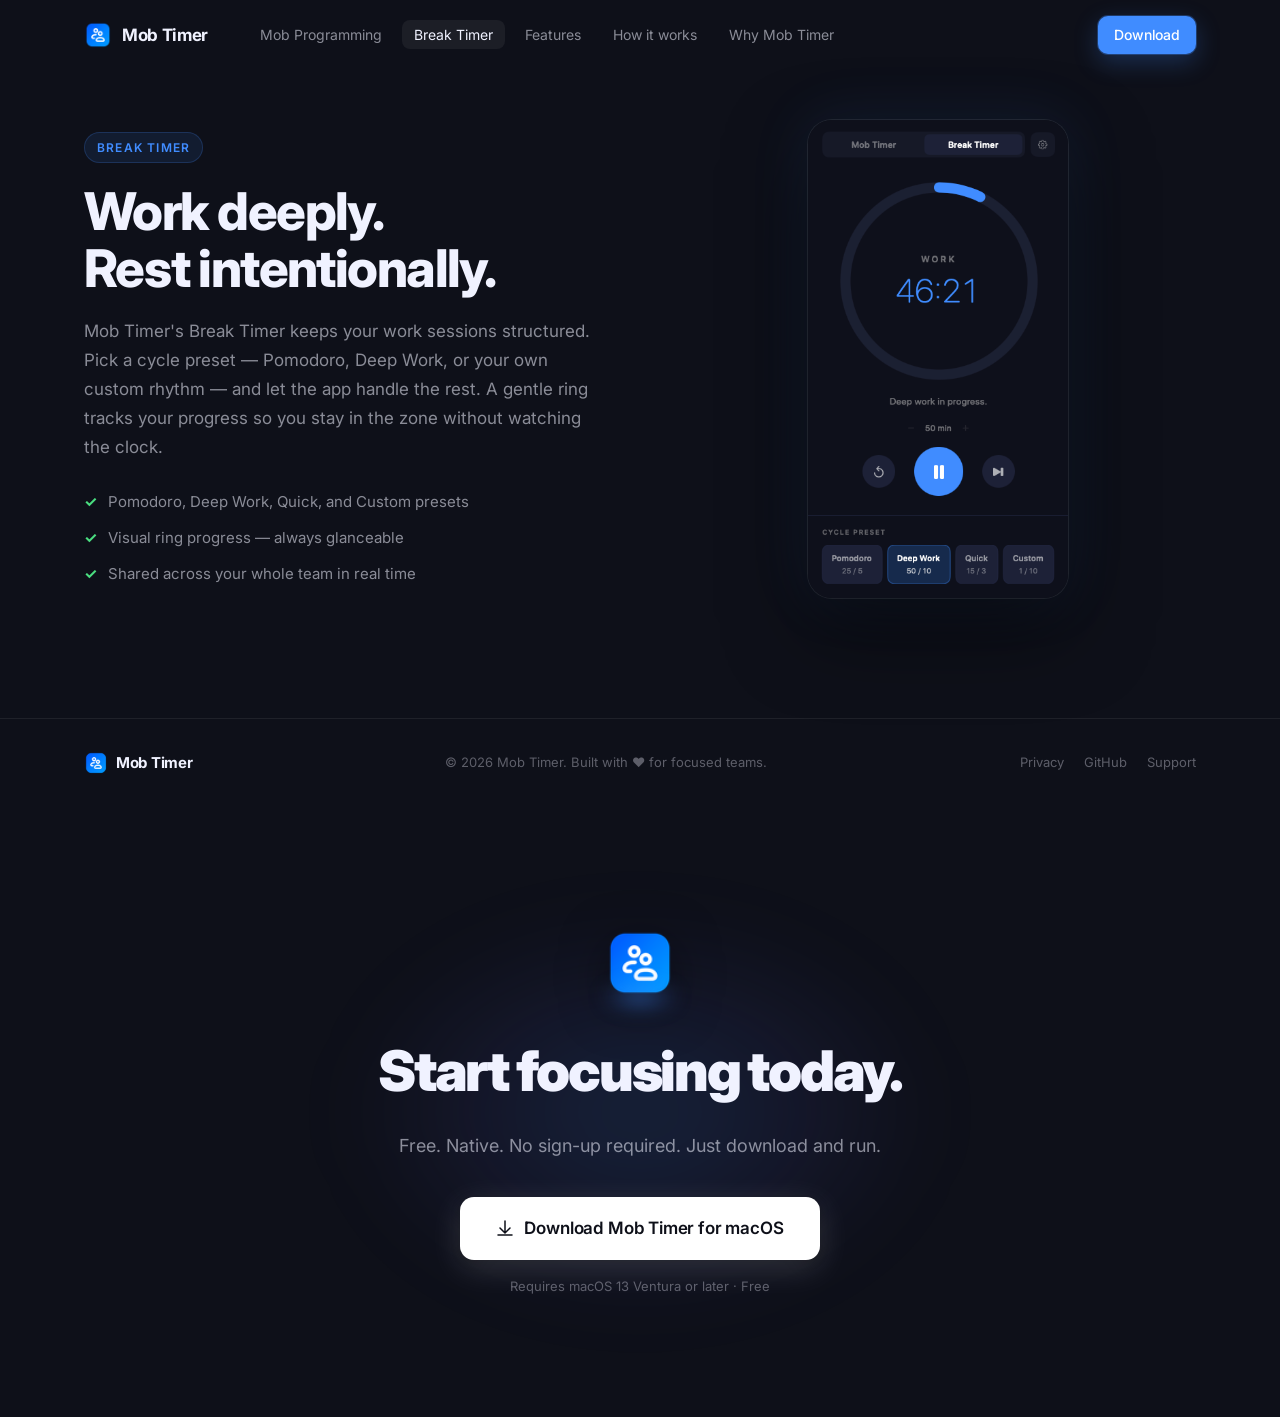
==== break-timer.html @ cf14f9a5 "Initial commit" ====
<!DOCTYPE html>
<html lang="en" data-theme="dark">
  <head>
    <meta charset="UTF-8">
    <meta name="viewport" content="width=device-width, initial-scale=1.0">
    <link rel="icon" type="image/png" sizes="32x32" href="images/logo.png">
    <link rel="apple-touch-icon" sizes="180x180" href="apple-touch-icon.png">
    <title>Mob Timer — Focus Timer for macOS</title>
    <meta name="description"
      content="A minimal macOS timer designed for deep focus and mob programming. Start instantly, stay focused, get notified.">
    <link rel="stylesheet" href="style.css">
    <link rel="preconnect" href="https://fonts.googleapis.com">
    <link rel="preconnect" href="https://fonts.gstatic.com" crossorigin="">
    <link
      href="https://fonts.googleapis.com/css2?family=Inter:wght@300;400;500;600;700;800;900&amp;family=JetBrains+Mono:wght@400;500&amp;display=swap"
      rel="stylesheet">
    <script>
      window.va = window.va || function () { (window.vaq = window.vaq || []).push(arguments); };
    </script>
    <script defer src="/_vercel/insights/script.js"></script>
  </head>
  <body>
    <nav class="nav" id="nav">
      <div class="nav-inner">
        <a href="#" class="nav-logo">
          <img src="/images/logo.png" alt="Mob Timer" width="28" height="28">
          <span>Mob Timer</span>
        </a>
        <button class="nav-toggle" id="nav-toggle" aria-label="Toggle navigation" aria-expanded="false">
          <span class="hamburger-line"></span>
          <span class="hamburger-line"></span>
          <span class="hamburger-line"></span>
        </button>

        <ul class="nav-links" id="nav-links">
          <li><a href="#mob-programming">Mob Programming</a></li>
          <li><a href="#break-timer">Break Timer</a></li>
          <li><a href="#features">Features</a></li>
          <li><a href="#how-it-works">How it works</a></li>
          <li><a href="#why-mob-timer">Why Mob Timer</a></li>
        </ul>
        <a href="#download" class="btn btn-sm btn-primary nav-download-btn">Download</a>
      </div>

      <!-- Mobile menu overlay -->
      <div class="mobile-menu-overlay" id="mobile-menu-overlay"></div>

      <!-- Mobile menu panel -->
      <div class="mobile-menu" id="mobile-menu">
        <ul class="mobile-menu-links">
          <li><a href="#mob-programming">Mob Programming</a></li>
          <li><a href="#break-timer">Break Timer</a></li>
          <li><a href="#features">Features</a></li>
          <li><a href="#how-it-works">How it works</a></li>
          <li><a href="#why-mob-timer">Why Mob Timer</a></li>
          <li><a href="#contact">Contact</a></li>
        </ul>
        <div class="mobile-menu-footer">
          <a href="#download" class="btn btn-primary btn-lg mobile-menu-download">
            <svg width="16" height="16" viewBox="0 0 16 16" fill="none">
              <path d="M8 1v9M4 7l4 4 4-4M2 13h12" stroke="currentColor" stroke-width="1.5" stroke-linecap="round"
                stroke-linejoin="round"></path>
            </svg>
            Download for Mac
          </a>
          <div class="mobile-menu-meta">
            <span>macOS 13+</span>
            <span class="meta-dot">·</span>
            <span>Free</span>
          </div>
        </div>
      </div>
    </nav>

    <!-- ========== BREAK TIMER ========== -->
    <section class="app-showcase" id="break-timer">
      <div class="container">
        <div class="app-showcase-inner">
          <div class="app-showcase-content">
            <div class="section-tag">Break Timer</div>
            <h2 class="section-title" style="text-align: left">Work deeply.<br>Rest intentionally.</h2>
            <p class="app-showcase-desc">
              Mob Timer's Break Timer keeps your work sessions structured. Pick
              a cycle preset — Pomodoro, Deep Work, or your own custom rhythm —
              and let the app handle the rest. A gentle ring tracks your
              progress so you stay in the zone without watching the clock.
            </p>
            <ul class="app-showcase-points">
              <li>Pomodoro, Deep Work, Quick, and Custom presets</li>
              <li>Visual ring progress — always glanceable</li>
              <li>Shared across your whole team in real time</li>
            </ul>
          </div>
          <div class="app-showcase-visual">
            <img src="images/app-break-timer.png" alt="Mob Timer Break Timer" class="app-showcase-img">
          </div>
        </div>
      </div>
    </section>

    <!-- ========== FOOTER ========== -->
    <footer class="footer">
      <div class="container">
        <div class="footer-inner">
          <div class="footer-brand">
            <img src="images/logo.png" alt="Mob Timer" width="24" height="24"
              style="border-radius: 6px; flex-shrink: 0">
            <span class="footer-name">Mob Timer</span>
          </div>
          <p class="footer-copy">
            © 2026 Mob Timer. Built with ♥ for focused teams.
          </p>
          <div class="footer-links">
            <a href="#">Privacy</a>
            <a href="#">GitHub</a>
            <a href="#">Support</a>
          </div>
        </div>
      </div>
    </footer>

    <!-- ========== DOWNLOAD CTA ========== -->
    <section class="download-cta" id="download">
      <div class="cta-bg">
        <div class="cta-glow"></div>
      </div>
      <div class="container">
        <div class="cta-content">
          <div class="cta-icon">
            <img src="/images/logo.png" alt="Mob Timer" width="72" height="72"
              style="filter: drop-shadow(0 12px 24px rgba(0, 0, 0, 0.5))">
          </div>
          <h2 class="cta-title">Start focusing today.</h2>
          <p class="cta-subtitle">
            Free. Native. No sign-up required. Just download and run.
          </p>
          <a href="#" id="download-btn" class="btn btn-cta">
            <svg width="18" height="18" viewBox="0 0 18 18" fill="none">
              <path d="M9 1v11M4 8l5 5 5-5M2 15h14" stroke="currentColor" stroke-width="1.5" stroke-linecap="round"
                stroke-linejoin="round"></path>
            </svg>
            Download Mob Timer for macOS
          </a>
          <p class="cta-meta">Requires macOS 13 Ventura or later · Free</p>
        </div>
      </div>
    </section>

    <!-- Password modal -->
    <div id="download-modal" class="dl-modal-overlay">
      <div class="dl-modal-box">
        <h3 class="dl-modal-title">Enter password to download</h3>
        <input id="dl-password" class="dl-modal-input" type="password" placeholder="Password" autocomplete="off">
        <p id="dl-error" class="dl-modal-error">Incorrect password</p>
        <div class="dl-modal-actions">
          <button id="dl-cancel" class="dl-btn-cancel">Cancel</button>
          <button id="dl-confirm" class="dl-btn-confirm">Download</button>
        </div>
      </div>
    </div>

    <script src="script.js"></script>


  </body>
</html>
---- style.css ----
/* =============================================
   VARIABLES & RESET
   ============================================= */

:root {
  --bg: #0e1019;
  --bg-surface: #1a1e2e;
  --bg-elevated: #1f2438;
  --bg-card: #1d2137;
  --border: rgba(255, 255, 255, 0.07);
  --border-hover: rgba(255, 255, 255, 0.14);
  --accent: #408cff;
  --accent-2: #6366f1;
  --accent-green: #4ade80;
  --accent-glow: rgba(64, 140, 255, 0.15);
  --text: #f0f2ff;
  --text-2: rgba(240, 242, 255, 0.55);
  --text-3: rgba(240, 242, 255, 0.35);
  --font: "Inter", -apple-system, sans-serif;
  --mono: "JetBrains Mono", "SF Mono", monospace;
  --radius: 16px;
  --radius-sm: 10px;
  --radius-lg: 24px;
  --shadow: 0 8px 32px rgba(0, 0, 0, 0.4);
  --shadow-lg: 0 24px 80px rgba(0, 0, 0, 0.5);
  --transition: 0.2s cubic-bezier(0.4, 0, 0.2, 1);
}

*,
*::before,
*::after {
  box-sizing: border-box;
  margin: 0;
  padding: 0;
}

html {
  background-color: #0e1019;
}

html {
  scroll-behavior: smooth;
  font-size: 16px;
}

html {
  background: var(--bg);
}

body {
  font-family: var(--font);
  background: var(--bg);
  color: var(--text);
  line-height: 1.6;
  overflow-x: hidden;
  -webkit-font-smoothing: antialiased;
}

a {
  color: inherit;
  text-decoration: none;
}
button {
  border: none;
  background: none;
  cursor: pointer;
  font-family: var(--font);
  color: inherit;
}
img {
  max-width: 100%;
  display: block;
}

/* =============================================
   LAYOUT
   ============================================= */

.container {
  max-width: 1160px;
  margin: 0 auto;
  padding: 0 24px;
}

/* =============================================
   TYPOGRAPHY
   ============================================= */

.gradient-text {
  background: linear-gradient(
    135deg,
    var(--accent) 0%,
    #818cf8 50%,
    #a78bfa 100%
  );
  -webkit-background-clip: text;
  -webkit-text-fill-color: transparent;
  background-clip: text;
}

/* =============================================
   BUTTONS
   ============================================= */

.btn {
  display: inline-flex;
  align-items: center;
  gap: 8px;
  border-radius: 10px;
  font-weight: 500;
  letter-spacing: -0.01em;
  transition: all var(--transition);
  white-space: nowrap;
  cursor: pointer;
}

.btn-sm {
  padding: 8px 16px;
  font-size: 14px;
}
.btn-lg {
  padding: 14px 24px;
  font-size: 15px;
}

.btn-primary {
  background: var(--accent);
  color: #fff;
  box-shadow:
    0 0 0 1px rgba(64, 140, 255, 0.3),
    0 8px 24px rgba(64, 140, 255, 0.25);
}
.btn-primary:hover {
  background: #5a9fff;
  box-shadow:
    0 0 0 1px rgba(64, 140, 255, 0.5),
    0 12px 32px rgba(64, 140, 255, 0.35);
  transform: translateY(-1px);
}

.btn-ghost {
  color: var(--text-2);
  background: rgba(255, 255, 255, 0.05);
  border: 1px solid var(--border);
}
.btn-ghost:hover {
  color: var(--text);
  background: rgba(255, 255, 255, 0.09);
  border-color: var(--border-hover);
  transform: translateY(-1px);
}

.btn-cta {
  display: inline-flex;
  align-items: center;
  gap: 10px;
  padding: 18px 36px;
  font-size: 17px;
  font-weight: 600;
  border-radius: 14px;
  background: white;
  color: #0e1019;
  box-shadow:
    0 8px 32px rgba(255, 255, 255, 0.15),
    0 2px 8px rgba(0, 0, 0, 0.3);
  transition: all var(--transition);
}
.btn-cta:hover {
  transform: translateY(-2px);
  box-shadow:
    0 16px 48px rgba(255, 255, 255, 0.2),
    0 4px 16px rgba(0, 0, 0, 0.4);
}

/* =============================================
   SECTION SHARED
   ============================================= */

.section-header {
  text-align: center;
  margin-bottom: 72px;
}

.section-tag {
  display: inline-block;
  font-size: 12px;
  font-weight: 600;
  letter-spacing: 0.1em;
  text-transform: uppercase;
  color: var(--accent);
  background: rgba(64, 140, 255, 0.1);
  border: 1px solid rgba(64, 140, 255, 0.2);
  padding: 5px 12px;
  border-radius: 100px;
  margin-bottom: 20px;
}

.section-title {
  font-size: clamp(32px, 5vw, 52px);
  font-weight: 800;
  letter-spacing: -0.03em;
  line-height: 1.1;
  margin-bottom: 16px;
}

.section-subtitle {
  font-size: 18px;
  color: var(--text-2);
  max-width: 540px;
  margin: 0 auto;
  line-height: 1.6;
}

/* =============================================
   NAV
   ============================================= */

.nav {
  position: fixed;
  top: 0;
  left: 0;
  right: 0;
  z-index: 100;
  padding: 16px 0;
}

.nav::before {
  content: "";
  position: absolute;
  inset: 0;
  background: #0e1019;
  border-bottom: 1px solid rgba(255, 255, 255, 0.07);
  opacity: 0;
  transition: opacity 0.3s ease;
  z-index: -1;
}

.nav.scrolled::before {
  opacity: 1;
  color: #f0f2ff;
}

.nav.scrolled .nav-links a {
  color: rgba(240, 242, 255, 0.85) !important;
}
.nav.scrolled .nav-links a:hover {
  color: #ffffff !important;
}
.nav.scrolled .nav-logo {
  color: #f0f2ff;
}
.nav.scrolled .btn-ghost {
  color: rgba(240, 242, 255, 0.55);
  background: rgba(255, 255, 255, 0.05);
  border-color: rgba(255, 255, 255, 0.07);
}
.nav.scrolled .btn-ghost:hover {
  color: #f0f2ff;
  background: rgba(255, 255, 255, 0.09);
}

.nav-inner {
  max-width: 1160px;
  margin: 0 auto;
  padding: 0 24px;
  display: flex;
  align-items: center;
  gap: 40px;
}

.nav-logo {
  display: flex;
  align-items: center;
  gap: 10px;
  font-weight: 700;
  font-size: 17px;
  letter-spacing: -0.02em;
  flex-shrink: 0;
}

.nav-logo-icon {
  width: 32px;
  height: 32px;
  background: linear-gradient(135deg, #408cff, #6366f1);
  border-radius: 8px;
  display: flex;
  align-items: center;
  justify-content: center;
  flex-shrink: 0;
}

.nav-logo-icon-sm {
  width: 24px;
  height: 24px;
  border-radius: 6px;
}

.nav-links {
  display: flex;
  gap: 8px;
  list-style: none;
  flex: 1;
}

.nav-links a {
  font-size: 14px;
  color: var(--text-2);
  padding: 6px 12px;
  border-radius: 8px;
  transition: all var(--transition);
}
.nav-links a:hover {
  color: var(--text);
  background: rgba(255, 255, 255, 0.06);
}
.nav-links a.nav-active {
  color: var(--text) !important;
  background: rgba(255, 255, 255, 0.06);
}
.nav.scrolled .nav-links a.nav-active {
  color: #ffffff !important;
  background: rgba(255, 255, 255, 0.06);
}

.nav .btn-sm {
  margin-left: auto;
  flex-shrink: 0;
}

 /* =============================================
   HAMBURGER TOGGLE BUTTON
   ============================================= */

.nav-toggle {
  display: none;
  flex-direction: column;
  justify-content: center;
  align-items: center;
  width: 40px;
  height: 40px;
  border-radius: 10px;
  background: rgba(255, 255, 255, 0.05);
  border: 1px solid var(--border);
  cursor: pointer;
  padding: 0;
  gap: 5px;
  z-index: 110;
  transition: all var(--transition);
  flex-shrink: 0;
}

.nav-toggle:hover {
  background: rgba(255, 255, 255, 0.1);
  border-color: var(--border-hover);
}

.hamburger-line {
  display: block;
  width: 18px;
  height: 2px;
  background: var(--text);
  border-radius: 2px;
  transition: all 0.3s cubic-bezier(0.4, 0, 0.2, 1);
  transform-origin: center;
}

/* Hamburger → X animation */
.nav-toggle.active .hamburger-line:nth-child(1) {
  transform: translateY(7px) rotate(45deg);
}

.nav-toggle.active .hamburger-line:nth-child(2) {
  opacity: 0;
  transform: scaleX(0);
}

.nav-toggle.active .hamburger-line:nth-child(3) {
  transform: translateY(-7px) rotate(-45deg);
}

/* =============================================
MOBILE MENU OVERLAY
============================================= */

.mobile-menu-overlay {
  display: none;
  position: fixed;
  inset: 0;
  background: rgba(0, 0, 0, 0.6);
  backdrop-filter: blur(4px);
  -webkit-backdrop-filter: blur(4px);
  z-index: 98;
  opacity: 0;
  transition: opacity 0.3s ease;
}

.mobile-menu-overlay.visible {
  display: block;
  opacity: 1;
}

/* =============================================
MOBILE MENU PANEL
============================================= */

.mobile-menu {
  display: none;
  position: fixed;
  top: 0;
  right: 0;
  width: 300px;
  max-width: calc(100vw - 48px);
  height: 100dvh;
  background: var(--bg-surface);
  border-left: 1px solid var(--border);
  z-index: 99;
  flex-direction: column;
  padding: 88px 24px 32px;
  transform: translateX(100%);
  transition: transform 0.35s cubic-bezier(0.4, 0, 0.2, 1);
  overflow-y: auto;
  -webkit-overflow-scrolling: touch;
  box-shadow: -20px 0 60px rgba(0, 0, 0, 0.4);
}

.mobile-menu.open {
  display: flex;
  transform: translateX(0);
}

/* Slight delay trick: always display:flex when animating out */
.mobile-menu.closing {
  display: flex;
  transform: translateX(100%);
}

/* =============================================
MOBILE MENU LINKS
============================================= */

.mobile-menu-links {
  list-style: none;
  display: flex;
  flex-direction: column;
  gap: 2px;
  flex: 1;
}

.mobile-menu-links li {
  opacity: 0;
  transform: translateX(20px);
  animation: mobileMenuSlideIn 0.4s cubic-bezier(0.16, 1, 0.3, 1) forwards;
}

.mobile-menu-links li:nth-child(1) {
  animation-delay: 0.05s;
}

.mobile-menu-links li:nth-child(2) {
  animation-delay: 0.08s;
}

.mobile-menu-links li:nth-child(3) {
  animation-delay: 0.11s;
}

.mobile-menu-links li:nth-child(4) {
  animation-delay: 0.14s;
}

.mobile-menu-links li:nth-child(5) {
  animation-delay: 0.17s;
}

.mobile-menu-links li:nth-child(6) {
  animation-delay: 0.2s;
}

@keyframes mobileMenuSlideIn {
  to {
    opacity: 1;
    transform: translateX(0);
  }
}

.mobile-menu-links a {
  display: block;
  padding: 14px 16px;
  font-size: 16px;
  font-weight: 500;
  color: var(--text-2);
  border-radius: 12px;
  transition: all var(--transition);
  letter-spacing: -0.01em;
}

.mobile-menu-links a:hover,
.mobile-menu-links a.nav-active {
  color: var(--text);
  background: rgba(255, 255, 255, 0.06);
}

.mobile-menu-links a.nav-active {
  color: var(--accent);
}

/* =============================================
MOBILE MENU FOOTER
============================================= */

.mobile-menu-footer {
  padding-top: 24px;
  border-top: 1px solid var(--border);
  margin-top: 16px;
  display: flex;
  flex-direction: column;
  gap: 12px;
  opacity: 0;
  animation: mobileMenuSlideIn 0.4s cubic-bezier(0.16, 1, 0.3, 1) 0.25s forwards;
  transform: translateX(20px);
}

.mobile-menu-download {
  width: 100%;
  justify-content: center;
  padding: 14px 24px;
  font-size: 15px;
}

.mobile-menu-meta {
  display: flex;
  align-items: center;
  justify-content: center;
  gap: 8px;
  font-size: 12px;
  color: var(--text-3);
}

/* =============================================
BODY LOCK WHEN MENU IS OPEN
============================================= */

body.mobile-menu-open {
  overflow: hidden;
}

/* =============================================
RESPONSIVE — SHOW/HIDE
============================================= */

@media (max-width: 900px) {
  .nav-toggle {
    display: flex;
  }

  .nav-links {
    display: none !important;
  }

  .nav-download-btn {
    display: none !important;
  }

  .nav-inner {
    justify-content: space-between;
  }
}

/* On large screens, never show mobile menu */
@media (min-width: 901px) {

  .mobile-menu,
  .mobile-menu-overlay {
    display: none !important;
  }

  .nav-toggle {
    display: none !important;
  }
}

/* =============================================
   HERO
   ============================================= */

.hero {
  position: relative;
  padding: 160px 0 120px;
  overflow: hidden;
}

.hero-bg {
  position: absolute;
  inset: 0;
  z-index: 0;
  transform: translateZ(0);
}

.hero-glow {
  position: absolute;
  border-radius: 50%;
  filter: blur(80px);
  pointer-events: none;
  will-change: transform;
  transform: translateZ(0);
}
.hero-glow-1 {
  width: 600px;
  height: 600px;
  background: rgba(64, 140, 255, 0.12);
  top: -100px;
  left: -100px;
}
.hero-glow-2 {
  width: 400px;
  height: 400px;
  background: rgba(99, 102, 241, 0.1);
  top: 100px;
  right: -50px;
}

.hero-grid {
  position: absolute;
  inset: 0;
  background-image:
    linear-gradient(rgba(255, 255, 255, 0.025) 1px, transparent 1px),
    linear-gradient(90deg, rgba(255, 255, 255, 0.025) 1px, transparent 1px);
  background-size: 60px 60px;
  mask-image: radial-gradient(ellipse 80% 60% at 50% 0%, black, transparent);
}

.hero .container {
  position: relative;
  z-index: 1;
  display: grid;
  grid-template-columns: 1fr 1fr;
  gap: 80px;
  align-items: center;
}

.hero-content {
  max-width: 560px;
}

.hero-badge {
  display: inline-flex;
  align-items: center;
  gap: 8px;
  font-size: 13px;
  color: var(--text-2);
  background: rgba(255, 255, 255, 0.05);
  border: 1px solid var(--border);
  padding: 6px 14px;
  border-radius: 100px;
  margin-bottom: 28px;
}

.badge-dot {
  width: 6px;
  height: 6px;
  background: var(--accent-green);
  border-radius: 50%;
  box-shadow: 0 0 8px var(--accent-green);
  animation: pulse-dot 2s ease-in-out infinite;
}

@keyframes pulse-dot {
  0%,
  100% {
    opacity: 1;
  }
  50% {
    opacity: 0.5;
  }
}

.hero-title {
  font-size: clamp(42px, 6vw, 68px);
  font-weight: 900;
  letter-spacing: -0.04em;
  line-height: 1;
  margin-bottom: 24px;
}

.hero-subtitle {
  font-size: 18px;
  color: var(--text-2);
  line-height: 1.65;
  margin-bottom: 36px;
  max-width: 460px;
}

.hero-actions {
  display: flex;
  gap: 12px;
  margin-bottom: 24px;
  flex-wrap: wrap;
}

.hero-meta {
  display: flex;
  align-items: center;
  gap: 10px;
  font-size: 13px;
  color: var(--text-3);
}
.meta-dot {
  color: var(--text-3);
}

/* =============================================
   APP WINDOW MOCKUP
   ============================================= */

.hero-visual {
  position: relative;
  display: flex;
  justify-content: center;
}

.app-window {
  width: 100%;
  max-width: 320px;
  background: var(--bg-surface);
  border-radius: var(--radius-lg);
  border: 1px solid var(--border);
  box-shadow:
    0 0 0 1px rgba(255, 255, 255, 0.05),
    var(--shadow-lg),
    0 0 80px rgba(64, 140, 255, 0.1);
  overflow: hidden;
  animation: float 6s ease-in-out infinite;
}

@keyframes float {
  0%,
  100% {
    transform: translateY(0px);
  }
  50% {
    transform: translateY(-8px);
  }
}

.window-chrome {
  display: flex;
  align-items: center;
  padding: 14px 16px;
  border-bottom: 1px solid var(--border);
  background: rgba(255, 255, 255, 0.02);
}

.window-dots {
  display: flex;
  gap: 6px;
}
.dot {
  width: 12px;
  height: 12px;
  border-radius: 50%;
}
.dot-red {
  background: #ff5f57;
}
.dot-yellow {
  background: #febc2e;
}
.dot-green {
  background: #28c840;
}

.window-title {
  flex: 1;
  text-align: center;
  font-size: 12px;
  font-weight: 500;
  color: var(--text-3);
  margin-left: -60px;
}

.window-body {
  padding: 16px;
}

.app-tabs {
  display: flex;
  gap: 4px;
  background: rgba(255, 255, 255, 0.04);
  border-radius: 10px;
  padding: 4px;
  margin-bottom: 20px;
}

.app-tab {
  flex: 1;
  padding: 7px 10px;
  font-size: 12px;
  font-weight: 500;
  border-radius: 8px;
  color: var(--text-3);
  transition: all var(--transition);
}

.app-tab.active {
  background: var(--bg-elevated);
  color: var(--text);
  box-shadow: 0 1px 4px rgba(0, 0, 0, 0.3);
}

.app-tab-icon {
  flex: 0;
  padding: 7px 8px;
}

.timer-ring-container {
  display: flex;
  justify-content: center;
  margin-bottom: 16px;
}

.timer-ring {
  position: relative;
  width: 160px;
  height: 160px;
}

.ring-svg {
  width: 100%;
  height: 100%;
  transform: rotate(-90deg);
}

.ring-track {
  fill: none;
  stroke: rgba(255, 255, 255, 0.06);
  stroke-width: 8;
}

.ring-progress {
  fill: none;
  stroke: var(--accent);
  stroke-width: 8;
  stroke-linecap: round;
  stroke-dasharray: calc(2 * 3.14159 * 85);
  stroke-dashoffset: calc(2 * 3.14159 * 85 * (1 - var(--progress)));
  filter: drop-shadow(0 0 6px rgba(64, 140, 255, 0.6));
  transition: stroke-dashoffset 1s ease;
}

.ring-progress-break {
  stroke: var(--accent-green);
  filter: drop-shadow(0 0 6px rgba(74, 222, 128, 0.6));
}

.timer-display {
  position: absolute;
  inset: 0;
  display: flex;
  flex-direction: column;
  align-items: center;
  justify-content: center;
  gap: 4px;
}

.timer-time {
  font-family: var(--mono);
  font-size: 28px;
  font-weight: 500;
  letter-spacing: -0.02em;
  line-height: 1;
}

.timer-label {
  font-size: 11px;
  color: var(--accent);
  font-weight: 500;
  letter-spacing: 0.04em;
}

.break-label {
  color: var(--accent-green);
}

.app-driver {
  display: flex;
  justify-content: space-between;
  align-items: center;
  padding: 8px 12px;
  background: rgba(255, 255, 255, 0.03);
  border-radius: 8px;
  margin-bottom: 12px;
}
.driver-label {
  font-size: 11px;
  color: var(--text-3);
}
.driver-name {
  font-size: 13px;
  font-weight: 600;
  color: var(--accent);
}

.app-controls {
  display: flex;
  justify-content: center;
  gap: 12px;
  margin-bottom: 16px;
}

.ctrl-btn {
  width: 36px;
  height: 36px;
  border-radius: 10px;
  background: rgba(255, 255, 255, 0.05);
  border: 1px solid var(--border);
  display: flex;
  align-items: center;
  justify-content: center;
  color: var(--text-2);
  transition: all var(--transition);
}
.ctrl-btn:hover {
  background: rgba(255, 255, 255, 0.1);
  color: var(--text);
}

.ctrl-primary {
  background: var(--accent) !important;
  color: white !important;
  border-color: transparent !important;
  box-shadow: 0 4px 12px rgba(64, 140, 255, 0.35);
}

.app-participants {
  display: flex;
  flex-direction: column;
  gap: 6px;
}

.participant {
  display: flex;
  align-items: center;
  gap: 8px;
  padding: 7px 10px;
  border-radius: 8px;
  font-size: 13px;
  color: var(--text-2);
  transition: all var(--transition);
}
.participant.active {
  background: rgba(64, 140, 255, 0.1);
  border: 1px solid rgba(64, 140, 255, 0.2);
  color: var(--text);
}
.participant-avatar {
  width: 24px;
  height: 24px;
  border-radius: 6px;
  background: linear-gradient(135deg, var(--accent), var(--accent-2));
  display: flex;
  align-items: center;
  justify-content: center;
  font-size: 11px;
  font-weight: 700;
  color: white;
  flex-shrink: 0;
}
.participant-badge {
  margin-left: auto;
  font-size: 10px;
  font-weight: 600;
  color: var(--accent);
  background: rgba(64, 140, 255, 0.15);
  padding: 2px 7px;
  border-radius: 100px;
}

/* ---- Mob app hero mockup ---- */

.app-window-mob {
  width: 100%;
  max-width: 320px;
  background: #0d1020;
  border-radius: 28px;
  border: 1px solid rgba(255, 255, 255, 0.08);
  box-shadow:
    0 0 0 1px rgba(255, 255, 255, 0.04),
    var(--shadow-lg),
    0 0 80px rgba(64, 140, 255, 0.08);
  overflow: hidden;
  animation: float 6s ease-in-out infinite;
}

.mob-window-body {
  padding: 0;
  position: relative;
}

.app-screenshot {
  width: 100%;
  display: block;
}

.screenshot-time-overlay {
  position: absolute;
  /* Tuned to sit over the time digits in the screenshot */
  top: 29%;
  left: 50%;
  transform: translateX(-50%);
  font-family: -apple-system, "SF Pro Display", "Helvetica Neue", sans-serif;
  font-size: 43px;
  font-weight: 200;
  line-height: 1;
  color: #4ade80;
  background: #10141f;
  padding: 0;
  border-radius: 4px;
  white-space: nowrap;
  pointer-events: none;
  text-shadow: 0 0 20px rgba(74, 222, 128, 0.5);
}

.mob-app-tabs {
  display: flex;
  align-items: center;
  padding: 14px 16px 0;
  gap: 4px;
}

.mob-tab {
  flex: 1;
  padding: 9px 12px;
  font-size: 13px;
  font-weight: 500;
  border-radius: 10px;
  color: rgba(255, 255, 255, 0.35);
  transition: all var(--transition);
}

.mob-tab-active {
  background: rgba(255, 255, 255, 0.1);
  color: #fff;
}

.mob-tab-icon {
  margin-left: auto;
  color: rgba(64, 140, 255, 0.8);
  flex-shrink: 0;
}

.mob-ring-wrap {
  position: relative;
  width: 200px;
  height: 200px;
  margin: 12px auto 4px;
}

.mob-hero-ring-svg {
  width: 100%;
  height: 100%;
}

.mob-ring-track {
  fill: none;
  stroke: rgba(255, 255, 255, 0.06);
  stroke-width: 10;
}

.mob-ring-inner {
  position: absolute;
  inset: 0;
  display: flex;
  flex-direction: column;
  align-items: center;
  justify-content: center;
  gap: 2px;
}

.mob-driver-name {
  font-size: 11px;
  font-weight: 600;
  letter-spacing: 0.12em;
  color: rgba(255, 255, 255, 0.4);
}

.mob-hero-time {
  font-family: var(--mono);
  font-size: 42px;
  font-weight: 500;
  color: #4ade80;
  letter-spacing: -0.02em;
  line-height: 1;
  filter: drop-shadow(0 0 12px rgba(74, 222, 128, 0.4));
}

.mob-driving-label {
  font-size: 12px;
  color: rgba(255, 255, 255, 0.35);
}

.mob-next-row {
  text-align: center;
  font-size: 13px;
  color: rgba(255, 255, 255, 0.4);
  margin-bottom: 4px;
}
.mob-next-row strong {
  color: rgba(255, 255, 255, 0.75);
  font-weight: 500;
}

.mob-duration-row {
  display: flex;
  align-items: center;
  justify-content: center;
  gap: 16px;
  margin-bottom: 16px;
}

.mob-dur-btn {
  width: 24px;
  height: 24px;
  font-size: 18px;
  color: rgba(255, 255, 255, 0.3);
  display: flex;
  align-items: center;
  justify-content: center;
  transition: color var(--transition);
}
.mob-dur-btn:hover {
  color: rgba(255, 255, 255, 0.7);
}

.mob-dur-val {
  font-size: 13px;
  font-weight: 500;
  color: rgba(255, 255, 255, 0.55);
}

.mob-controls-row {
  display: flex;
  align-items: center;
  justify-content: center;
  gap: 20px;
  margin-bottom: 20px;
}

.mob-ctrl {
  width: 40px;
  height: 40px;
  border-radius: 50%;
  background: rgba(255, 255, 255, 0.07);
  display: flex;
  align-items: center;
  justify-content: center;
  color: rgba(255, 255, 255, 0.6);
  transition: all var(--transition);
}
.mob-ctrl:hover {
  background: rgba(255, 255, 255, 0.12);
  color: #fff;
}

.mob-ctrl-play {
  width: 56px;
  height: 56px;
  background: #4ade80;
  color: white;
  box-shadow: 0 4px 20px rgba(74, 222, 128, 0.45);
}
.mob-ctrl-play:hover {
  background: #6ee7a0;
  color: white;
}

.mob-participants-section {
  border-top: 1px solid rgba(255, 255, 255, 0.06);
  padding: 12px 16px 16px;
}

.mob-participants-header {
  display: flex;
  justify-content: space-between;
  align-items: center;
  margin-bottom: 10px;
}

.mob-participants-label {
  font-size: 10px;
  font-weight: 700;
  letter-spacing: 0.1em;
  color: rgba(255, 255, 255, 0.3);
}

.mob-session-label {
  font-size: 10px;
  font-family: var(--mono);
  color: rgba(255, 255, 255, 0.25);
}

.mob-chips {
  display: flex;
  flex-wrap: wrap;
  gap: 6px;
}

.mob-chip {
  display: inline-flex;
  align-items: center;
  gap: 5px;
  font-size: 12px;
  font-weight: 500;
  color: rgba(255, 255, 255, 0.6);
  background: rgba(255, 255, 255, 0.07);
  border: 1px solid rgba(255, 255, 255, 0.1);
  padding: 4px 10px;
  border-radius: 100px;
}

.mob-chip-active {
  color: rgba(255, 255, 255, 0.9);
  background: rgba(255, 255, 255, 0.1);
  border-color: rgba(255, 255, 255, 0.15);
}

.mob-chip-dot {
  width: 6px;
  height: 6px;
  background: var(--accent);
  border-radius: 50%;
  flex-shrink: 0;
}

.mob-chip-x {
  color: rgba(255, 255, 255, 0.25);
  font-size: 13px;
  margin-left: 1px;
}

.mob-chip-add {
  color: rgba(255, 255, 255, 0.4);
  padding: 4px 10px;
}

/* ---- end mob mockup ---- */

.window-reflection {
  position: absolute;
  bottom: -60px;
  left: 50%;
  transform: translateX(-50%);
  width: 200px;
  height: 60px;
  background: radial-gradient(
    ellipse,
    rgba(64, 140, 255, 0.15) 0%,
    transparent 70%
  );
  filter: blur(20px);
}

/* =============================================
   SOCIAL PROOF
   ============================================= */

.social-proof {
  padding: 48px 0;
  border-top: 1px solid var(--border);
  border-bottom: 1px solid var(--border);
}

.proof-label {
  text-align: center;
  font-size: 13px;
  font-weight: 500;
  color: var(--text-3);
  text-transform: uppercase;
  letter-spacing: 0.08em;
  margin-bottom: 32px;
}

.proof-stats {
  display: flex;
  justify-content: center;
  align-items: center;
  gap: 0;
  flex-wrap: wrap;
}

.stat {
  display: flex;
  flex-direction: column;
  align-items: center;
  gap: 4px;
  padding: 0 48px;
}

.stat-num {
  font-size: 32px;
  font-weight: 800;
  letter-spacing: -0.03em;
  color: var(--text);
}

.stat-desc {
  font-size: 13px;
  color: var(--text-3);
}

.stat-divider {
  width: 1px;
  height: 40px;
  background: var(--border);
}

/* =============================================
   MOB PROGRAMMING SECTION
   ============================================= */

.mob-section {
  position: relative;
  padding: 120px 0;
  overflow: hidden;
}

.mob-bg {
  position: absolute;
  inset: 0;
  z-index: 0;
}

.mob-glow {
  position: absolute;
  border-radius: 50%;
  filter: blur(100px);
  pointer-events: none;
}
.mob-glow-1 {
  width: 500px;
  height: 500px;
  background: rgba(64, 140, 255, 0.09);
  bottom: -100px;
  right: -100px;
}
.mob-glow-2 {
  width: 300px;
  height: 300px;
  background: rgba(99, 102, 241, 0.07);
  top: 0;
  left: 10%;
}

.mob-layout {
  position: relative;
  z-index: 1;
  display: grid;
  grid-template-columns: 1fr 1fr;
  gap: 80px;
  align-items: center;
}

/* Copy side */
.mob-copy .section-tag {
  display: inline-block;
  margin-bottom: 20px;
}
.mob-copy .section-title {
  margin-bottom: 20px;
}

.mob-lead {
  font-size: 17px;
  color: var(--text-2);
  line-height: 1.7;
  margin-bottom: 36px;
}

.mob-steps {
  display: flex;
  flex-direction: column;
  gap: 24px;
  margin-bottom: 32px;
}

.mob-step {
  display: flex;
  gap: 16px;
  align-items: flex-start;
}

.mob-step-num {
  width: 28px;
  height: 28px;
  border-radius: 8px;
  background: rgba(64, 140, 255, 0.12);
  border: 1px solid rgba(64, 140, 255, 0.25);
  color: var(--accent);
  font-size: 13px;
  font-weight: 700;
  display: flex;
  align-items: center;
  justify-content: center;
  flex-shrink: 0;
  margin-top: 2px;
}

.mob-step strong {
  display: block;
  font-size: 15px;
  font-weight: 600;
  margin-bottom: 4px;
}

.mob-step p {
  font-size: 14px;
  color: var(--text-2);
  line-height: 1.65;
}

.mob-tags {
  display: flex;
  flex-wrap: wrap;
  gap: 8px;
}

.mob-tag {
  font-size: 12px;
  font-weight: 500;
  color: var(--text-2);
  background: rgba(255, 255, 255, 0.05);
  border: 1px solid var(--border);
  padding: 5px 12px;
  border-radius: 100px;
}

/* Visual side */
.mob-visual {
  display: flex;
  flex-direction: column;
  gap: 12px;
}

.mob-flow {
  display: flex;
  align-items: stretch;
  gap: 12px;
}

.flow-card {
  flex: 1;
  background: var(--bg-surface);
  border: 1px solid var(--border);
  border-radius: var(--radius);
  overflow: hidden;
  box-shadow: var(--shadow);
}

.flow-card-header {
  padding: 12px 16px;
  border-bottom: 1px solid var(--border);
  background: rgba(255, 255, 255, 0.02);
}

.flow-label {
  font-size: 12px;
  font-weight: 600;
  color: var(--text-3);
  text-transform: uppercase;
  letter-spacing: 0.06em;
}

.flow-inputs {
  padding: 12px 16px;
  display: flex;
  flex-direction: column;
  gap: 10px;
}

.flow-input-row {
  display: flex;
  align-items: center;
  justify-content: space-between;
}

.flow-input-label {
  font-size: 12px;
  color: var(--text-3);
}
.flow-input-val {
  font-size: 12px;
  font-weight: 600;
  color: var(--accent);
  font-family: var(--mono);
}

.flow-toggle {
  display: flex;
  gap: 2px;
  background: rgba(255, 255, 255, 0.04);
  border-radius: 6px;
  padding: 2px;
}
.flow-toggle-opt {
  font-size: 11px;
  font-weight: 500;
  padding: 3px 8px;
  border-radius: 5px;
  color: var(--text-3);
}
.flow-toggle-opt.active {
  background: var(--bg-elevated);
  color: var(--text);
}

/* Settings card styles */
.flow-settings-title {
  font-size: 14px;
  font-weight: 600;
  color: var(--text);
  padding: 12px 16px;
  border-bottom: 1px solid var(--border);
}
.flow-settings-section {
  padding: 12px 16px;
  display: flex;
  flex-direction: column;
  gap: 8px;
}
.flow-settings-label {
  font-size: 9px;
  font-weight: 600;
  letter-spacing: 0.08em;
  color: var(--text-3);
  text-transform: uppercase;
}
.flow-settings-desc {
  font-size: 11px;
  color: var(--text-3);
  line-height: 1.5;
}
.flow-input-field {
  padding: 8px 10px;
  border-radius: 7px;
  background: rgba(255, 255, 255, 0.05);
  border: 1px solid var(--border);
  font-size: 11px;
  color: var(--text-3);
}
.flow-join-btn {
  padding: 8px 10px;
  border-radius: 7px;
  background: #2563eb;
  border: none;
  color: #fff;
  font-size: 11px;
  font-weight: 600;
  cursor: default;
  text-align: center;
}
.flow-create-btn {
  padding: 8px 10px;
  border-radius: 7px;
  background: rgba(255, 255, 255, 0.07);
  border: 1px solid var(--border);
  color: var(--text);
  font-size: 11px;
  font-weight: 500;
  cursor: default;
  text-align: center;
}
.flow-or-divider {
  text-align: center;
  font-size: 10px;
  color: var(--text-3);
  position: relative;
}
.flow-or-divider::before,
.flow-or-divider::after {
  content: "";
  position: absolute;
  top: 50%;
  width: 30%;
  height: 1px;
  background: var(--border);
}
.flow-or-divider::before {
  left: 0;
}
.flow-or-divider::after {
  right: 0;
}

/* Active card styles */
.flow-app-tabs {
  display: flex;
  gap: 4px;
  padding: 8px 10px;
  border-bottom: 1px solid var(--border);
  background: rgba(255, 255, 255, 0.02);
}
.flow-app-tab {
  font-size: 11px;
  font-weight: 500;
  padding: 4px 10px;
  border-radius: 6px;
  color: var(--text-3);
}
.flow-app-tab.active {
  background: var(--bg-elevated);
  color: var(--text);
}
.flow-ring-wrap {
  position: relative;
  width: 130px;
  height: 130px;
  margin: 10px auto 8px;
}
.flow-ring-inner {
  position: absolute;
  inset: 0;
  display: flex;
  flex-direction: column;
  align-items: center;
  justify-content: center;
  gap: 2px;
}
.flow-driver-name {
  font-size: 9px;
  font-weight: 600;
  letter-spacing: 0.1em;
  color: var(--text-3);
  text-transform: uppercase;
}
.flow-driving-sub {
  font-size: 9px;
  color: var(--text-3);
}
.flow-next-label {
  text-align: center;
  font-size: 11px;
  color: var(--text-2);
  margin-bottom: 12px;
}
.flow-participants-bar {
  display: flex;
  justify-content: space-between;
  align-items: center;
  padding: 8px 12px 4px;
  border-top: 1px solid var(--border);
  margin-top: auto;
}
.flow-p-label {
  font-size: 8px;
  font-weight: 600;
  letter-spacing: 0.08em;
  color: var(--text-3);
  text-transform: uppercase;
}
.flow-session-code {
  font-size: 9px;
  color: var(--text-3);
  font-family: var(--mono);
}
.flow-chips {
  display: flex;
  gap: 4px;
  flex-wrap: wrap;
  padding: 0 10px 10px;
}
.flow-chip {
  font-size: 10px;
  padding: 3px 7px;
  border-radius: 5px;
  background: rgba(255, 255, 255, 0.05);
  border: 1px solid var(--border);
  color: var(--text-2);
  cursor: default;
}
.flow-chip-active {
  background: rgba(74, 222, 128, 0.1);
  border-color: rgba(74, 222, 128, 0.3);
  color: #4ade80;
}
.flow-chip-add {
  background: rgba(255, 255, 255, 0.04);
  color: var(--text-3);
}

.flow-arrow {
  color: var(--text-3);
  flex-shrink: 0;
  opacity: 0.5;
  align-self: center;
}

/* Active session card */
.flow-card-active {
  border-color: rgba(64, 140, 255, 0.2);
  background: rgba(14, 16, 25, 0.8);
  display: flex;
  flex-direction: column;
  position: relative;
}

.flow-session-id {
  display: flex;
  align-items: center;
  gap: 8px;
}

.flow-code {
  font-family: var(--mono);
  font-size: 13px;
  font-weight: 600;
  color: var(--accent);
}

.flow-live-dot {
  width: 6px;
  height: 6px;
  background: var(--accent-green);
  border-radius: 50%;
  box-shadow: 0 0 6px var(--accent-green);
  animation: pulse-dot 2s ease-in-out infinite;
}

.flow-live-label {
  font-size: 11px;
  color: var(--text-3);
}

.flow-timer-row {
  display: flex;
  align-items: center;
  gap: 12px;
  padding: 12px 16px;
}

.flow-ring {
  position: relative;
  width: 80px;
  height: 80px;
  flex-shrink: 0;
}

.flow-ring-svg {
  width: 100%;
  height: 100%;
  transform: rotate(-90deg);
}

.flow-ring-progress {
  stroke: #4ade80;
  stroke-dasharray: calc(2 * 3.14159 * 42);
  stroke-dashoffset: calc(2 * 3.14159 * 42 * (1 - var(--progress)));
  stroke-width: 6;
  stroke-linecap: round;
  filter: drop-shadow(0 0 5px rgba(74, 222, 128, 0.5));
}

.flow-time {
  font-family: var(--mono);
  font-size: 22px;
  font-weight: 400;
  color: #4ade80;
  line-height: 1;
}

.flow-queue {
  flex: 1;
  display: flex;
  flex-direction: column;
  gap: 4px;
}

.flow-member {
  display: flex;
  align-items: center;
  gap: 8px;
  padding: 5px 8px;
  border-radius: 7px;
  font-size: 12px;
  color: var(--text-2);
}

.flow-member-driving {
  background: rgba(64, 140, 255, 0.1);
  border: 1px solid rgba(64, 140, 255, 0.2);
  color: var(--text);
}

.flow-avatar {
  width: 20px;
  height: 20px;
  border-radius: 5px;
  display: flex;
  align-items: center;
  justify-content: center;
  font-size: 9px;
  font-weight: 700;
  color: white;
  flex-shrink: 0;
}
.flow-avatar-a {
  background: linear-gradient(135deg, #408cff, #6366f1);
}
.flow-avatar-b {
  background: linear-gradient(135deg, #a78bfa, #ec4899);
}
.flow-avatar-c {
  background: linear-gradient(135deg, #34d399, #059669);
}
.flow-avatar-d {
  background: linear-gradient(135deg, #f59e0b, #ef4444);
}

.flow-member-info {
  display: flex;
  align-items: center;
  gap: 6px;
}

.flow-member-name {
  font-size: 12px;
}

.flow-driving-tag {
  font-size: 10px;
  font-weight: 600;
  color: var(--accent);
  background: rgba(64, 140, 255, 0.15);
  padding: 1px 6px;
  border-radius: 100px;
}

/* Toast notification */
.flow-toast {
  display: flex;
  align-items: center;
  gap: 10px;
  position: absolute;
  bottom: 12px;
  left: 12px;
  right: 12px;
  padding: 10px 12px;
  background: rgba(74, 222, 128, 0.08);
  border: 1px solid rgba(74, 222, 128, 0.2);
  border-radius: 10px;
  opacity: 0;
  transform: translateY(4px);
  transition:
    opacity 0.4s ease,
    transform 0.4s ease;
  pointer-events: none;
}

.flow-toast.visible {
  opacity: 1;
  transform: translateY(0);
}

.flow-toast-icon {
  font-size: 16px;
}

.flow-toast-text {
  display: flex;
  flex-direction: column;
  gap: 1px;
}
.flow-toast-text strong {
  font-size: 12px;
  font-weight: 600;
}
.flow-toast-text span {
  font-size: 11px;
  color: var(--text-2);
}

/* Sync bar */
.mob-sync-bar {
  display: flex;
  align-items: center;
  justify-content: center;
  gap: 8px;
  font-size: 12px;
  color: var(--text-3);
  padding: 10px 16px;
  background: rgba(255, 255, 255, 0.02);
  border: 1px solid var(--border);
  border-radius: 10px;
}

.sync-dot {
  width: 6px;
  height: 6px;
  background: var(--accent-green);
  border-radius: 50%;
  box-shadow: 0 0 6px var(--accent-green);
  animation: pulse-dot 2s ease-in-out infinite;
}

.sync-sep {
  opacity: 0.4;
}
.sync-ts {
  color: var(--accent-green);
}

/* Responsive */
@media (max-width: 900px) {
  .mob-layout {
    grid-template-columns: 1fr;
    gap: 48px;
  }
  .mob-flow {
    flex-direction: column;
    align-items: stretch;
  }
  .flow-arrow {
    transform: rotate(90deg);
    align-self: center;
  }
}

/* =============================================
   FEATURES
   ============================================= */

.features {
  padding: 120px 0;
}

.features-grid {
  display: grid;
  grid-template-columns: repeat(3, 1fr);
  grid-template-rows: auto auto;
  gap: 16px;
}

.feature-card {
  background: var(--bg-card);
  border: 1px solid var(--border);
  border-radius: var(--radius-lg);
  padding: 32px;
  transition: all var(--transition);
  position: relative;
  overflow: hidden;
}

.feature-card::before {
  content: "";
  position: absolute;
  inset: 0;
  background: linear-gradient(
    135deg,
    rgba(255, 255, 255, 0.03) 0%,
    transparent 60%
  );
  pointer-events: none;
}

.feature-card:hover {
  border-color: var(--border-hover);
  transform: translateY(-2px);
  box-shadow:
    0 20px 60px rgba(0, 0, 0, 0.3),
    0 0 0 1px rgba(255, 255, 255, 0.08);
}

.feature-card-large {
  grid-column: 1 / 2;
  grid-row: 1 / 3;
}

.feature-card-accent {
  background: linear-gradient(
    135deg,
    rgba(64, 140, 255, 0.12) 0%,
    rgba(99, 102, 241, 0.08) 100%
  );
  border-color: rgba(64, 140, 255, 0.2);
}

.feature-icon {
  width: 44px;
  height: 44px;
  background: rgba(64, 140, 255, 0.12);
  border: 1px solid rgba(64, 140, 255, 0.2);
  border-radius: 12px;
  display: flex;
  align-items: center;
  justify-content: center;
  color: var(--accent);
  margin-bottom: 20px;
}

.feature-card h3 {
  font-size: 18px;
  font-weight: 700;
  letter-spacing: -0.02em;
  margin-bottom: 10px;
}

.feature-card p {
  font-size: 14px;
  color: var(--text-2);
  line-height: 1.65;
}

.feature-pill {
  display: inline-block;
  margin-top: 20px;
  font-size: 11px;
  font-weight: 600;
  font-family: var(--mono);
  color: var(--accent);
  background: rgba(64, 140, 255, 0.1);
  border: 1px solid rgba(64, 140, 255, 0.2);
  padding: 5px 12px;
  border-radius: 100px;
}

/* =============================================
   HOW IT WORKS
   ============================================= */

.how-it-works {
  padding: 120px 0;
  background: linear-gradient(
    180deg,
    transparent,
    rgba(255, 255, 255, 0.01) 50%,
    transparent
  );
}

.steps {
  display: flex;
  flex-direction: column;
  gap: 0;
}

.step {
  display: grid;
  grid-template-columns: 80px 1fr 1fr;
  gap: 40px;
  align-items: center;
  padding: 48px 0;
}

.step-connector {
  display: flex;
  justify-content: flex-start;
  padding-left: 36px;
}
.connector-line {
  width: 2px;
  height: 40px;
  background: linear-gradient(to bottom, var(--border), transparent);
}

.step-number {
  font-family: var(--mono);
  font-size: 48px;
  font-weight: 700;
  color: rgba(64, 140, 255, 0.2);
  letter-spacing: -0.03em;
  line-height: 1;
}

.step-content h3 {
  font-size: 24px;
  font-weight: 700;
  letter-spacing: -0.02em;
  margin-bottom: 10px;
}

.step-content p {
  font-size: 15px;
  color: var(--text-2);
  line-height: 1.65;
  max-width: 340px;
}

.step-card {
  background: var(--bg-card);
  border: 1px solid var(--border);
  border-radius: var(--radius);
  padding: 20px;
}

.preset-pills {
  display: flex;
  flex-direction: column;
  gap: 8px;
}

.preset-pill {
  display: block;
  padding: 10px 14px;
  border-radius: 10px;
  font-size: 13px;
  font-weight: 500;
  background: rgba(255, 255, 255, 0.04);
  border: 1px solid var(--border);
  color: var(--text-2);
  transition: all var(--transition);
}

.preset-pill.active {
  background: rgba(64, 140, 255, 0.12);
  border-color: rgba(64, 140, 255, 0.3);
  color: var(--text);
}

.mini-ring-container {
  position: relative;
  width: 80px;
  height: 80px;
  margin: 0 auto 12px;
}

.mini-ring-svg {
  width: 100%;
  height: 100%;
  transform: rotate(-90deg);
}

.ring-progress-mini {
  fill: none;
  stroke: var(--accent);
  stroke-width: 6;
  stroke-linecap: round;
  stroke-dasharray: calc(2 * 3.14159 * 32);
  stroke-dashoffset: calc(2 * 3.14159 * 32 * (1 - var(--progress)));
  filter: drop-shadow(0 0 4px rgba(64, 140, 255, 0.5));
}

.mini-time {
  position: absolute;
  inset: 0;
  display: flex;
  align-items: center;
  justify-content: center;
  font-family: var(--mono);
  font-size: 14px;
  font-weight: 500;
}

.menubar-pill {
  display: flex;
  align-items: center;
  gap: 6px;
  background: rgba(255, 255, 255, 0.06);
  padding: 6px 12px;
  border-radius: 8px;
  font-size: 12px;
  font-weight: 500;
  width: fit-content;
  margin: 0 auto;
}

/* ---- Step card: Session ---- */
.step-card-session {
  display: flex;
  flex-direction: column;
  gap: 8px;
}
.app-settings-label {
  font-size: 10px;
  font-weight: 600;
  letter-spacing: 0.08em;
  color: var(--text-3);
  text-transform: uppercase;
  margin-bottom: 2px;
}
.app-settings-desc {
  font-size: 11px;
  color: var(--text-3);
  line-height: 1.5;
  margin-bottom: 4px;
}
.app-input-field {
  padding: 9px 12px;
  border-radius: 8px;
  background: rgba(255, 255, 255, 0.05);
  border: 1px solid var(--border);
  font-size: 12px;
  color: var(--text-3);
}
.app-join-btn {
  padding: 9px 12px;
  border-radius: 8px;
  background: #2563eb;
  border: none;
  color: #fff;
  font-size: 12px;
  font-weight: 600;
  cursor: default;
}
.app-create-btn {
  padding: 9px 12px;
  border-radius: 8px;
  background: rgba(255, 255, 255, 0.07);
  border: 1px solid var(--border);
  color: var(--text);
  font-size: 12px;
  font-weight: 500;
  cursor: default;
}
.app-divider {
  text-align: center;
  font-size: 11px;
  color: var(--text-3);
  position: relative;
}
.app-divider::before,
.app-divider::after {
  content: "";
  position: absolute;
  top: 50%;
  width: 35%;
  height: 1px;
  background: var(--border);
}
.app-divider::before {
  left: 0;
}
.app-divider::after {
  right: 0;
}

/* ---- Step card: Timer ring ---- */
.step-card-timer {
  display: flex;
  flex-direction: column;
  align-items: center;
  gap: 10px;
  padding: 0 !important;
  overflow: hidden;
}
.step-menubar {
  display: flex;
  align-items: center;
  width: 100%;
  background: rgba(0, 0, 0, 0.25);
  padding: 5px 12px;
  gap: 8px;
  border-bottom: 1px solid var(--border);
}
.step-card-timer .app-ring-container {
  margin-top: 12px;
}
.step-card-timer .app-participants-row {
  margin-bottom: 16px;
}
.step-menubar-spacer {
  flex: 1;
}
.step-menubar-item {
  font-size: 11px;
  font-weight: 500;
  color: var(--text);
  font-family: -apple-system, sans-serif;
}
.step-menubar-icon {
  font-size: 13px;
  color: var(--text-2);
}
.app-ring-container {
  position: relative;
  width: 120px;
  height: 120px;
}
.app-ring-svg {
  width: 100%;
  height: 100%;
  transform: rotate(-90deg);
}
.app-ring-track {
  fill: none;
  stroke: rgba(255, 255, 255, 0.07);
  stroke-width: 7;
}
.app-ring-progress {
  fill: none;
  stroke: #4ade80;
  stroke-width: 7;
  stroke-linecap: round;
  stroke-dasharray: calc(2 * 3.14159 * 42);
  stroke-dashoffset: calc(2 * 3.14159 * 42 * (1 - var(--progress)));
}
.app-ring-inner {
  position: absolute;
  inset: 0;
  display: flex;
  flex-direction: column;
  align-items: center;
  justify-content: center;
  gap: 1px;
}
.app-ring-name {
  font-size: 9px;
  font-weight: 600;
  letter-spacing: 0.1em;
  color: var(--text-3);
  text-transform: uppercase;
}
.app-ring-time {
  font-family: var(--mono);
  font-size: 22px;
  font-weight: 400;
  color: #4ade80;
  line-height: 1;
}
.app-ring-label {
  font-size: 9px;
  color: var(--text-3);
}
.app-next-label {
  font-size: 12px;
  color: var(--text-2);
}
.app-participants-row {
  display: flex;
  gap: 6px;
}
.app-participant {
  font-size: 11px;
  padding: 4px 10px;
  border-radius: 6px;
  background: rgba(255, 255, 255, 0.05);
  border: 1px solid var(--border);
  color: var(--text-2);
}
.app-participant.active {
  background: rgba(74, 222, 128, 0.1);
  border-color: rgba(74, 222, 128, 0.3);
  color: #4ade80;
}

/* ---- Step card: Presets ---- */
.step-card-presets {
  display: flex;
  flex-direction: column;
  gap: 10px;
}
.app-preset-grid {
  display: grid;
  grid-template-columns: 1fr 1fr;
  gap: 6px;
}
.app-preset-item {
  padding: 10px 12px;
  border-radius: 8px;
  background: rgba(255, 255, 255, 0.04);
  border: 1px solid var(--border);
  cursor: default;
}
.app-preset-item.active {
  background: rgba(37, 99, 235, 0.15);
  border-color: rgba(37, 99, 235, 0.4);
}
.app-preset-name {
  font-size: 12px;
  font-weight: 600;
  color: var(--text);
}
.app-preset-sub {
  font-size: 11px;
  color: var(--text-3);
  margin-top: 2px;
}
.app-preset-item.active .app-preset-name {
  color: #60a5fa;
}

.notif-card {
  display: flex;
  align-items: flex-start;
  gap: 12px;
  background: rgba(255, 255, 255, 0.05);
  border: 1px solid var(--border);
  border-radius: 12px;
  padding: 14px;
}

.notif-icon {
  font-size: 24px;
}

.notif-text {
  display: flex;
  flex-direction: column;
  gap: 3px;
  font-size: 13px;
}
.notif-text strong {
  font-weight: 600;
}
.notif-text span {
  color: var(--text-2);
}

/* =============================================
   APP PREVIEW
   ============================================= */

.preview {
  padding: 120px 0;
}

.preview-grid {
  display: grid;
  grid-template-columns: 1fr 1fr;
  grid-template-rows: auto auto;
  gap: 20px;
}

.preview-window {
  background: var(--bg-surface);
  border: 1px solid var(--border);
  border-radius: var(--radius-lg);
  overflow: hidden;
  box-shadow: var(--shadow);
  transition: all var(--transition);
}

.preview-window:hover {
  border-color: var(--border-hover);
  box-shadow: var(--shadow-lg);
  transform: translateY(-2px);
}

.preview-window-main {
  grid-row: 1 / 2;
}

.preview-window-side {
  grid-row: 1 / 2;
}

.preview-body {
  padding: 16px;
}

.preset-row {
  display: flex;
  gap: 8px;
  margin-top: 12px;
}

.preset-card {
  flex: 1;
  display: flex;
  flex-direction: column;
  gap: 3px;
  padding: 10px 12px;
  border-radius: 10px;
  background: rgba(255, 255, 255, 0.04);
  border: 1px solid var(--border);
  transition: all var(--transition);
}
.preset-card:hover {
  border-color: var(--border-hover);
}
.active-preset {
  background: rgba(64, 140, 255, 0.1);
  border-color: rgba(64, 140, 255, 0.25);
}
.preset-name {
  font-size: 12px;
  font-weight: 600;
}
.preset-dur {
  font-size: 11px;
  color: var(--text-3);
  font-family: var(--mono);
}

.mob-session-header {
  display: flex;
  align-items: center;
  justify-content: space-between;
  margin-bottom: 16px;
}

.session-code {
  font-family: var(--mono);
  font-size: 15px;
  font-weight: 600;
  letter-spacing: 0.1em;
  color: var(--accent);
}

.copy-btn {
  font-size: 11px;
  font-weight: 600;
  color: var(--text-3);
  background: rgba(255, 255, 255, 0.05);
  border: 1px solid var(--border);
  padding: 4px 10px;
  border-radius: 6px;
  cursor: pointer;
  transition: all var(--transition);
}
.copy-btn:hover {
  color: var(--text);
  background: rgba(255, 255, 255, 0.1);
}

.mob-ring-container {
  position: relative;
  width: 130px;
  height: 130px;
  margin: 0 auto 16px;
}

.mob-ring-svg {
  width: 100%;
  height: 100%;
  transform: rotate(-90deg);
}

.mob-timer-display {
  position: absolute;
  inset: 0;
  display: flex;
  align-items: center;
  justify-content: center;
}

.mob-time {
  font-family: var(--mono);
  font-size: 22px;
  font-weight: 500;
}

.mob-queue {
  display: flex;
  flex-direction: column;
  gap: 6px;
}

.queue-item {
  display: flex;
  align-items: center;
  gap: 8px;
  padding: 8px 10px;
  border-radius: 8px;
  font-size: 12px;
  color: var(--text-2);
}

.queue-item-active {
  background: rgba(64, 140, 255, 0.08);
  border: 1px solid rgba(64, 140, 255, 0.18);
  color: var(--text);
}

.queue-avatar {
  width: 22px;
  height: 22px;
  border-radius: 5px;
  background: linear-gradient(135deg, var(--accent), var(--accent-2));
  display: flex;
  align-items: center;
  justify-content: center;
  font-size: 10px;
  font-weight: 700;
  color: white;
  flex-shrink: 0;
}

.queue-tag {
  margin-left: auto;
  font-size: 10px;
  font-weight: 600;
  color: var(--accent);
  background: rgba(64, 140, 255, 0.12);
  padding: 2px 7px;
  border-radius: 100px;
}

/* ---- Preview ring ---- */
.pv-ring-wrap {
  position: relative;
  width: 160px;
  height: 160px;
  margin: 8px auto 4px;
}
.pv-ring-svg {
  width: 100%;
  height: 100%;
  transform: rotate(-90deg);
}
.pv-ring-track {
  fill: none;
  stroke: rgba(255, 255, 255, 0.07);
  stroke-width: 10;
}
.pv-ring-progress {
  fill: none;
  stroke-width: 10;
  stroke-linecap: round;
  stroke-dasharray: calc(2 * 3.14159 * 75);
  stroke-dashoffset: calc(2 * 3.14159 * 75 * (1 - var(--progress)));
}
.pv-ring-green {
  stroke: #4ade80;
  filter: drop-shadow(0 0 8px rgba(74, 222, 128, 0.5));
}
.pv-ring-blue {
  stroke: #60a5fa;
  filter: drop-shadow(0 0 8px rgba(96, 165, 250, 0.5));
}
.pv-ring-inner {
  position: absolute;
  inset: 0;
  display: flex;
  flex-direction: column;
  align-items: center;
  justify-content: center;
  gap: 2px;
}
.pv-driver-name {
  font-size: 10px;
  font-weight: 600;
  letter-spacing: 0.1em;
  color: var(--text-3);
  text-transform: uppercase;
}
.pv-time {
  font-family: var(--mono);
  font-size: 28px;
  font-weight: 300;
  line-height: 1;
}
.pv-time-green {
  color: #4ade80;
}
.pv-time-blue {
  color: #60a5fa;
}
.pv-sublabel {
  font-size: 10px;
  color: var(--text-3);
}

/* ---- Preview controls ---- */
.pv-next {
  font-size: 12px;
  color: var(--text-2);
  text-align: center;
}
.pv-duration-row {
  display: flex;
  align-items: center;
  justify-content: center;
  gap: 16px;
  font-size: 13px;
  color: var(--text-2);
}
.pv-dur-btn {
  color: var(--text-3);
  cursor: default;
  font-size: 16px;
  line-height: 1;
}
.pv-dur-val {
  font-size: 13px;
  color: var(--text);
}
.pv-controls {
  display: flex;
  align-items: center;
  justify-content: center;
  gap: 12px;
}
.pv-ctrl-btn {
  width: 36px;
  height: 36px;
  border-radius: 50%;
  background: rgba(255, 255, 255, 0.07);
  border: none;
  color: var(--text-2);
  font-size: 14px;
  cursor: default;
  display: flex;
  align-items: center;
  justify-content: center;
}
.pv-ctrl-main {
  width: 48px;
  height: 48px;
  font-size: 18px;
}
.pv-ctrl-green {
  background: #4ade80;
  color: #0a0f1a;
}
.pv-ctrl-blue {
  background: #60a5fa;
  color: #0a0f1a;
}

/* ---- Preview participants / presets ---- */
.pv-participants-section {
  border-top: 1px solid var(--border);
  padding-top: 10px;
}
.pv-participants-header {
  display: flex;
  justify-content: space-between;
  align-items: center;
  margin-bottom: 8px;
}
.pv-participants-label {
  font-size: 9px;
  font-weight: 600;
  letter-spacing: 0.08em;
  color: var(--text-3);
  text-transform: uppercase;
}
.pv-session-tag {
  font-size: 10px;
  color: var(--text-3);
  font-family: var(--mono);
}
.pv-dot-green {
  color: #4ade80;
}
.pv-chips {
  display: flex;
  gap: 6px;
  flex-wrap: wrap;
}
.pv-chip {
  font-size: 11px;
  padding: 4px 8px;
  border-radius: 6px;
  background: rgba(255, 255, 255, 0.05);
  border: 1px solid var(--border);
  color: var(--text-2);
  cursor: default;
}
.pv-chip-active {
  background: rgba(74, 222, 128, 0.1);
  border-color: rgba(74, 222, 128, 0.3);
  color: #4ade80;
}
.pv-chip-add {
  background: rgba(255, 255, 255, 0.04);
  color: var(--text-3);
}
.pv-preset-grid {
  display: grid;
  grid-template-columns: 1fr 1fr;
  gap: 5px;
}
.pv-preset {
  padding: 8px 10px;
  border-radius: 8px;
  background: rgba(255, 255, 255, 0.04);
  border: 1px solid var(--border);
  font-size: 11px;
  font-weight: 600;
  color: var(--text-2);
  cursor: default;
  line-height: 1.4;
}
.pv-preset small {
  font-size: 10px;
  font-weight: 400;
  color: var(--text-3);
}
.pv-preset-active {
  background: rgba(37, 99, 235, 0.15);
  border-color: rgba(37, 99, 235, 0.4);
  color: #60a5fa;
}
.pv-preset-active small {
  color: rgba(96, 165, 250, 0.7);
}

/* ---- Settings panel ---- */
.pv-settings-panel {
  padding: 0 !important;
}
.pv-settings-title {
  font-size: 15px;
  font-weight: 600;
  color: var(--text);
  padding: 16px 18px 12px;
  border-bottom: 1px solid var(--border);
}
.pv-settings-section {
  padding: 14px 18px;
  border-bottom: 1px solid var(--border);
}
.pv-settings-section-title {
  font-size: 13px;
  font-weight: 600;
  color: var(--text);
  margin-bottom: 4px;
}
.pv-settings-section-desc {
  font-size: 11px;
  color: var(--text-3);
  line-height: 1.5;
  margin-bottom: 10px;
}
.pv-connected-row {
  display: flex;
  align-items: center;
  justify-content: space-between;
  background: rgba(255, 255, 255, 0.04);
  border: 1px solid var(--border);
  border-radius: 8px;
  padding: 10px 12px;
}
.pv-connected-label {
  font-size: 9px;
  font-weight: 600;
  letter-spacing: 0.08em;
  color: var(--text-3);
  text-transform: uppercase;
}
.pv-connected-name {
  font-size: 15px;
  font-weight: 700;
  color: var(--text);
  margin-top: 2px;
}
.pv-connected-actions {
  display: flex;
  gap: 6px;
  align-items: center;
}
.pv-icon-btn {
  width: 28px;
  height: 28px;
  border-radius: 6px;
  background: rgba(255, 255, 255, 0.07);
  border: 1px solid var(--border);
  color: var(--text-2);
  font-size: 13px;
  cursor: default;
  display: flex;
  align-items: center;
  justify-content: center;
}
.pv-leave-btn {
  padding: 5px 12px;
  border-radius: 6px;
  background: rgba(255, 255, 255, 0.07);
  border: 1px solid var(--border);
  color: var(--text);
  font-size: 12px;
  font-weight: 500;
  cursor: default;
}

.preview-menubar {
  grid-column: 1 / -1;
}

.menubar-window {
  background: var(--bg-surface);
  border: 1px solid var(--border);
  border-radius: var(--radius-lg);
  overflow: hidden;
  padding: 20px;
}

.menubar-bar {
  display: flex;
  align-items: center;
  gap: 20px;
  font-size: 13px;
  color: var(--text-2);
  background: rgba(255, 255, 255, 0.03);
  padding: 10px 16px;
  border-radius: 10px;
  margin-bottom: 14px;
}

.menubar-right {
  margin-left: auto;
  display: flex;
  align-items: center;
  gap: 14px;
}

.menubar-timer-chip {
  color: var(--text);
  font-weight: 500;
  font-size: 12px;
  background: rgba(64, 140, 255, 0.15);
  border: 1px solid rgba(64, 140, 255, 0.25);
  padding: 3px 10px;
  border-radius: 6px;
}

.menubar-label {
  font-size: 13px;
  color: var(--text-3);
  text-align: center;
}

/* =============================================
   WHY
   ============================================= */

.why {
  padding: 120px 0;
}

.why-grid {
  display: grid;
  grid-template-columns: 1fr 1fr;
  gap: 80px;
  align-items: center;
}

.why-content .section-tag {
  display: inline-block;
}
.why-content .section-title {
  text-align: left;
}

.why-body {
  font-size: 16px;
  color: var(--text-2);
  line-height: 1.7;
  margin-bottom: 16px;
}

.why-points {
  display: flex;
  flex-direction: column;
  gap: 20px;
  margin-top: 32px;
}

.why-point {
  display: flex;
  gap: 16px;
  align-items: flex-start;
}

.why-check {
  width: 24px;
  height: 24px;
  background: rgba(74, 222, 128, 0.12);
  border: 1px solid rgba(74, 222, 128, 0.25);
  border-radius: 6px;
  display: flex;
  align-items: center;
  justify-content: center;
  color: var(--accent-green);
  font-size: 13px;
  font-weight: 700;
  flex-shrink: 0;
  margin-top: 2px;
}

.why-point strong {
  display: block;
  font-size: 15px;
  font-weight: 600;
  margin-bottom: 4px;
}

.why-point p {
  font-size: 14px;
  color: var(--text-2);
  line-height: 1.6;
}

.why-compare {
  display: flex;
  flex-direction: column;
  gap: 12px;
}

.compare-card {
  background: var(--bg-card);
  border: 1px solid var(--border);
  border-radius: var(--radius);
  overflow: hidden;
}

.compare-card-good {
  background: rgba(64, 140, 255, 0.06);
  border-color: rgba(64, 140, 255, 0.2);
}

.compare-header {
  display: flex;
  align-items: center;
  justify-content: space-between;
  padding: 12px 20px;
  border-bottom: 1px solid var(--border);
  font-size: 13px;
  font-weight: 700;
  letter-spacing: 0.02em;
  text-transform: uppercase;
}

.compare-bad {
  color: var(--text-3);
}
.compare-good {
  color: var(--accent-green);
}

.compare-badge {
  font-size: 10px;
  background: rgba(74, 222, 128, 0.15);
  color: var(--accent-green);
  border: 1px solid rgba(74, 222, 128, 0.2);
  padding: 3px 8px;
  border-radius: 100px;
  text-transform: none;
  letter-spacing: 0;
  font-weight: 500;
}

.compare-list {
  list-style: none;
  padding: 12px 20px;
  display: flex;
  flex-direction: column;
  gap: 2px;
}

.compare-item {
  display: flex;
  align-items: center;
  gap: 10px;
  padding: 8px 0;
  font-size: 14px;
  border-bottom: 1px solid rgba(255, 255, 255, 0.03);
}
.compare-item:last-child {
  border-bottom: none;
}
.compare-item.bad {
  color: var(--text-3);
}
.compare-item.good {
  color: var(--text-2);
}

/* =============================================
   DOWNLOAD CTA
   ============================================= */

.download-cta {
  position: relative;
  padding: 120px 0;
  overflow: hidden;
  text-align: center;
}

.cta-bg {
  position: absolute;
  inset: 0;
  z-index: 0;
}

.cta-glow {
  position: absolute;
  top: 50%;
  left: 50%;
  transform: translate(-50%, -50%);
  width: 600px;
  height: 400px;
  background: radial-gradient(
    ellipse,
    rgba(64, 140, 255, 0.15) 0%,
    rgba(99, 102, 241, 0.08) 40%,
    transparent 70%
  );
  filter: blur(40px);
}

.download-cta .container {
  position: relative;
  z-index: 1;
}

.cta-content {
  max-width: 540px;
  margin: 0 auto;
}

.cta-icon {
  margin: 0 auto 28px;
  display: flex;
  align-items: center;
  justify-content: center;
  position: relative;
}

.cta-icon::after {
  content: "";
  position: absolute;
  bottom: -10px;
  left: 50%;
  transform: translateX(-50%);
  width: 80px;
  height: 24px;
  background: radial-gradient(
    ellipse,
    rgba(64, 140, 255, 0.7) 0%,
    transparent 70%
  );
  filter: blur(10px);
  pointer-events: none;
}

.cta-title {
  font-size: clamp(36px, 5vw, 56px);
  font-weight: 900;
  letter-spacing: -0.04em;
  margin-bottom: 16px;
}

.cta-subtitle {
  font-size: 18px;
  color: var(--text-2);
  margin-bottom: 36px;
  line-height: 1.6;
}

.cta-meta {
  margin-top: 16px;
  font-size: 13px;
  color: var(--text-3);
}

/* =============================================
   FOOTER
   ============================================= */

.footer {
  padding: 32px 0;
  border-top: 1px solid var(--border);
}

.footer-inner {
  display: flex;
  align-items: center;
  gap: 24px;
  flex-wrap: wrap;
}

.footer-brand {
  display: flex;
  align-items: center;
  gap: 8px;
  font-weight: 700;
  font-size: 15px;
}

.footer-name {
  letter-spacing: -0.02em;
}

.footer-copy {
  font-size: 13px;
  color: var(--text-3);
  flex: 1;
  text-align: center;
}

.footer-links {
  display: flex;
  gap: 20px;
}

.footer-links a {
  font-size: 13px;
  color: var(--text-3);
  transition: color var(--transition);
}
.footer-links a:hover {
  color: var(--text-2);
}

/* Force dark mode always. To re-enable light mode, remove the [data-theme="dark"] override
   and uncomment the @media (prefers-color-scheme: light) block below. */
:root[data-theme="light"] {
  --bg: #f5f7ff;
  --bg-surface: #ffffff;
  --bg-elevated: #f0f2ff;
  --bg-card: #ffffff;
  --border: rgba(0, 0, 0, 0.08);
  --border-hover: rgba(0, 0, 0, 0.14);
  --accent-glow: rgba(64, 140, 255, 0.08);
  --text: #0e1019;
  --text-2: rgba(14, 16, 25, 0.6);
  --text-3: rgba(14, 16, 25, 0.38);
  --shadow: 0 8px 32px rgba(0, 0, 0, 0.08);
  --shadow-lg: 0 24px 80px rgba(0, 0, 0, 0.12);
}

/* =============================================
   RESPONSIVE
   ============================================= */

@media (max-width: 900px) {
  .hero .container {
    grid-template-columns: 1fr;
    gap: 60px;
    text-align: center;
  }

  .hero-content {
    max-width: 100%;
  }
  .hero-subtitle {
    margin: 0 auto 36px;
  }
  .hero-actions {
    justify-content: center;
  }
  .hero-meta {
    justify-content: center;
  }
  .hero-visual {
    justify-content: center;
  }

  .features-grid {
    grid-template-columns: 1fr 1fr;
  }
  .feature-card-large {
    grid-column: 1 / -1;
    grid-row: auto;
  }

  .why-grid {
    grid-template-columns: 1fr;
    gap: 48px;
  }
  .why-content .section-title {
    text-align: center;
  }
  .why-content .section-tag {
    display: block;
    text-align: center;
  }
  .why-points {
    align-items: flex-start;
  }

  .preview-grid {
    grid-template-columns: 1fr;
  }
  .preview-menubar {
    grid-column: 1;
  }

  .step {
    grid-template-columns: 60px 1fr;
    gap: 24px;
  }
  .step-visual {
    grid-column: 2;
  }
}

@media (max-width: 640px) {
  .features-grid {
    grid-template-columns: 1fr;
  }
  .feature-card-large {
    grid-column: 1;
  }

  .proof-stats {
    gap: 32px;
  }
  .stat {
    padding: 0 20px;
  }
  .stat-divider {
    display: none;
  }

  .step {
    grid-template-columns: 1fr;
  }
  .step-number {
    display: none;
  }
  .step-visual {
    grid-column: 1;
  }

  .nav-links {
    display: none;
  }

  .footer-inner {
    flex-direction: column;
    text-align: center;
  }
  .footer-copy {
    text-align: center;
  }

  .btn-cta {
    font-size: 15px;
    padding: 16px 28px;
  }
}

/* =============================================
   ANIMATIONS
   ============================================= */

@keyframes fadeInUp {
  from {
    opacity: 0;
    transform: translateY(24px);
  }
  to {
    opacity: 1;
    transform: translateY(0);
  }
}

.animate-in {
  animation: fadeInUp 0.6s cubic-bezier(0.16, 1, 0.3, 1) both;
}

.animate-in-delay-1 {
  animation-delay: 0.1s;
}
.animate-in-delay-2 {
  animation-delay: 0.2s;
}
.animate-in-delay-3 {
  animation-delay: 0.3s;
}

/* Stagger for feature cards */
.feature-card:nth-child(1) {
  animation-delay: 0.05s;
}
.feature-card:nth-child(2) {
  animation-delay: 0.1s;
}
.feature-card:nth-child(3) {
  animation-delay: 0.15s;
}
.feature-card:nth-child(4) {
  animation-delay: 0.2s;
}
.feature-card:nth-child(5) {
  animation-delay: 0.25s;
}
.feature-card:nth-child(6) {
  animation-delay: 0.3s;
}

/* =============================================
   DOWNLOAD PASSWORD MODAL
   ============================================= */

.dl-modal-overlay {
  display: none;
  position: fixed;
  inset: 0;
  z-index: 999;
  background: rgba(0, 0, 0, 0.65);
  align-items: center;
  justify-content: center;
  backdrop-filter: blur(4px);
}
.dl-modal-overlay.visible {
  display: flex;
}
.dl-modal-box {
  background: var(--bg-elevated);
  border: 1px solid var(--border-hover);
  border-radius: var(--radius-lg);
  padding: 32px;
  width: 320px;
  display: flex;
  flex-direction: column;
  gap: 16px;
  box-shadow: var(--shadow-lg);
}
.dl-modal-title {
  font-size: 18px;
  font-weight: 700;
  letter-spacing: -0.02em;
}
.dl-modal-input {
  width: 100%;
  background: rgba(255, 255, 255, 0.05);
  border: 1px solid var(--border);
  border-radius: 10px;
  padding: 12px 14px;
  font-size: 15px;
  color: var(--text);
  outline: none;
  font-family: var(--font);
  transition: border-color var(--transition);
}
.dl-modal-input:focus {
  border-color: var(--accent);
}
.dl-modal-error {
  display: none;
  font-size: 13px;
  color: #f87171;
  margin-top: -8px;
}
.dl-modal-error.visible {
  display: block;
}
.dl-modal-actions {
  display: flex;
  gap: 10px;
  justify-content: flex-end;
}
.dl-btn-cancel {
  padding: 10px 18px;
  border-radius: 10px;
  background: rgba(255, 255, 255, 0.06);
  border: 1px solid var(--border);
  color: var(--text-2);
  font-size: 14px;
  font-family: var(--font);
  cursor: pointer;
  transition: all var(--transition);
}
.dl-btn-cancel:hover {
  background: rgba(255, 255, 255, 0.1);
  color: var(--text);
}
.dl-btn-confirm {
  padding: 10px 18px;
  border-radius: 10px;
  background: var(--accent);
  border: none;
  color: #fff;
  font-size: 14px;
  font-weight: 600;
  font-family: var(--font);
  cursor: pointer;
  transition: all var(--transition);
}
.dl-btn-confirm:hover {
  background: #5a9fff;
}

/* =============================================
   APP SHOWCASE SECTION
   ============================================= */

.app-showcase {
  padding: 120px 0;
}

.app-showcase-inner {
  display: grid;
  grid-template-columns: 1fr 1fr;
  gap: 80px;
  align-items: center;
}

.app-showcase-content .section-tag {
  display: inline-block;
  margin-bottom: 20px;
}

.app-showcase-content .section-title {
  margin-bottom: 20px;
}

.app-showcase-desc {
  font-size: 17px;
  color: var(--text-2);
  line-height: 1.7;
  margin-bottom: 28px;
}

.app-showcase-points {
  list-style: none;
  display: flex;
  flex-direction: column;
  gap: 12px;
}

.app-showcase-points li {
  font-size: 15px;
  color: var(--text-2);
  padding-left: 24px;
  position: relative;
}

.app-showcase-points li::before {
  content: "✓";
  position: absolute;
  left: 0;
  color: var(--accent-green);
  font-weight: 700;
}

.app-showcase-visual {
  display: flex;
  justify-content: center;
}

.app-showcase-img {
  width: 260px;
  border-radius: 24px;
  box-shadow:
    0 0 0 1px rgba(255, 255, 255, 0.08),
    0 32px 80px rgba(0, 0, 0, 0.5),
    0 0 60px rgba(64, 140, 255, 0.12);
}

@media (max-width: 900px) {
  .app-showcase-inner {
    grid-template-columns: 1fr;
    gap: 48px;
    text-align: center;
  }
  .app-showcase-content .section-title {
    text-align: center;
  }
  .app-showcase-points li {
    text-align: left;
  }
  .app-showcase-visual {
    order: -1;
  }
}
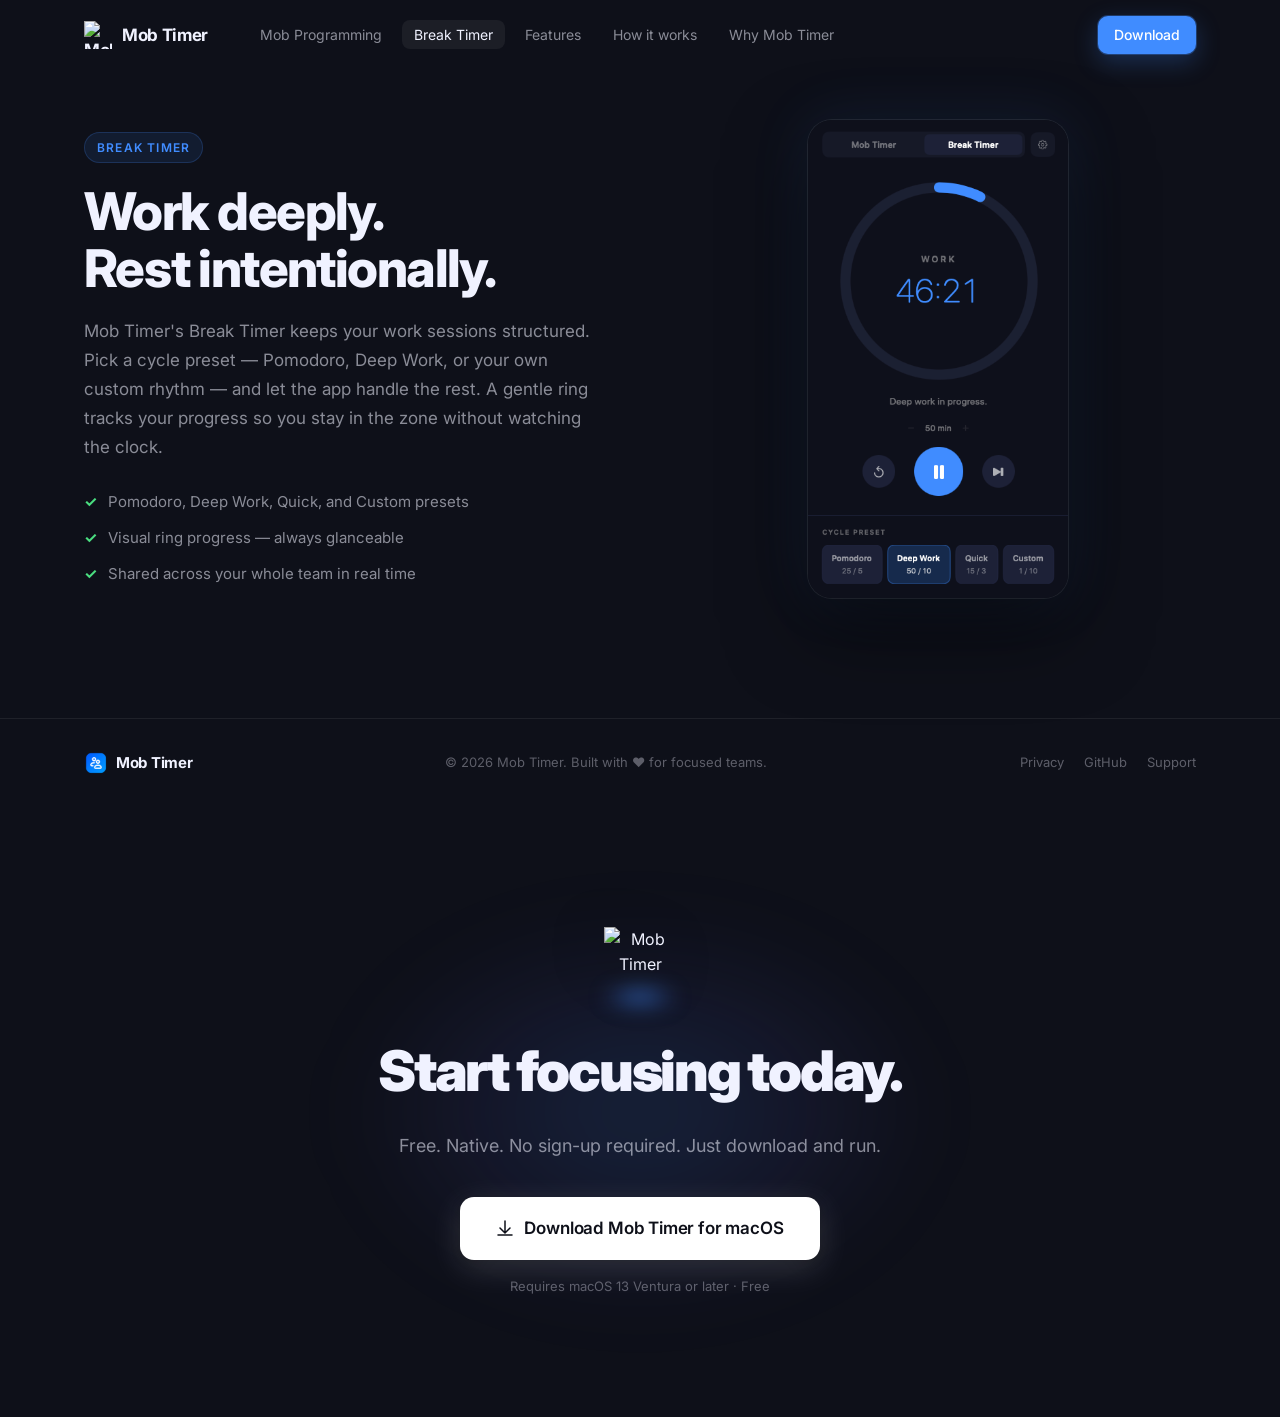
==== commit 4c56db61: "Publish: prefix root-relative paths with /klar-mobtimer for GitHub Pages" ====
--- a/break-timer.html
+++ b/break-timer.html
@@ -1,29 +1,24 @@
-<!DOCTYPE html>
-<html lang="en" data-theme="dark">
-  <head>
+<!DOCTYPE html><html lang="en" data-theme="dark"><head>
     <meta charset="UTF-8">
     <meta name="viewport" content="width=device-width, initial-scale=1.0">
     <link rel="icon" type="image/png" sizes="32x32" href="images/logo.png">
     <link rel="apple-touch-icon" sizes="180x180" href="apple-touch-icon.png">
     <title>Mob Timer — Focus Timer for macOS</title>
-    <meta name="description"
-      content="A minimal macOS timer designed for deep focus and mob programming. Start instantly, stay focused, get notified.">
+    <meta name="description" content="A minimal macOS timer designed for deep focus and mob programming. Start instantly, stay focused, get notified.">
     <link rel="stylesheet" href="style.css">
     <link rel="preconnect" href="https://fonts.googleapis.com">
     <link rel="preconnect" href="https://fonts.gstatic.com" crossorigin="">
-    <link
-      href="https://fonts.googleapis.com/css2?family=Inter:wght@300;400;500;600;700;800;900&amp;family=JetBrains+Mono:wght@400;500&amp;display=swap"
-      rel="stylesheet">
+    <link href="https://fonts.googleapis.com/css2?family=Inter:wght@300;400;500;600;700;800;900&amp;family=JetBrains+Mono:wght@400;500&amp;display=swap" rel="stylesheet">
     <script>
       window.va = window.va || function () { (window.vaq = window.vaq || []).push(arguments); };
     </script>
-    <script defer src="/_vercel/insights/script.js"></script>
+    <script defer="" src="/klar-mobtimer/_vercel/insights/script.js"></script>
   </head>
   <body>
     <nav class="nav" id="nav">
       <div class="nav-inner">
         <a href="#" class="nav-logo">
-          <img src="/images/logo.png" alt="Mob Timer" width="28" height="28">
+          <img src="/klar-mobtimer/images/logo.png" alt="Mob Timer" width="28" height="28">
           <span>Mob Timer</span>
         </a>
         <button class="nav-toggle" id="nav-toggle" aria-label="Toggle navigation" aria-expanded="false">
@@ -58,8 +53,7 @@
         <div class="mobile-menu-footer">
           <a href="#download" class="btn btn-primary btn-lg mobile-menu-download">
             <svg width="16" height="16" viewBox="0 0 16 16" fill="none">
-              <path d="M8 1v9M4 7l4 4 4-4M2 13h12" stroke="currentColor" stroke-width="1.5" stroke-linecap="round"
-                stroke-linejoin="round"></path>
+              <path d="M8 1v9M4 7l4 4 4-4M2 13h12" stroke="currentColor" stroke-width="1.5" stroke-linecap="round" stroke-linejoin="round"></path>
             </svg>
             Download for Mac
           </a>
@@ -103,8 +97,7 @@
       <div class="container">
         <div class="footer-inner">
           <div class="footer-brand">
-            <img src="images/logo.png" alt="Mob Timer" width="24" height="24"
-              style="border-radius: 6px; flex-shrink: 0">
+            <img src="images/logo.png" alt="Mob Timer" width="24" height="24" style="border-radius: 6px; flex-shrink: 0">
             <span class="footer-name">Mob Timer</span>
           </div>
           <p class="footer-copy">
@@ -127,8 +120,7 @@
       <div class="container">
         <div class="cta-content">
           <div class="cta-icon">
-            <img src="/images/logo.png" alt="Mob Timer" width="72" height="72"
-              style="filter: drop-shadow(0 12px 24px rgba(0, 0, 0, 0.5))">
+            <img src="/klar-mobtimer/images/logo.png" alt="Mob Timer" width="72" height="72" style="filter: drop-shadow(0 12px 24px rgba(0, 0, 0, 0.5))">
           </div>
           <h2 class="cta-title">Start focusing today.</h2>
           <p class="cta-subtitle">
@@ -136,8 +128,7 @@
           </p>
           <a href="#" id="download-btn" class="btn btn-cta">
             <svg width="18" height="18" viewBox="0 0 18 18" fill="none">
-              <path d="M9 1v11M4 8l5 5 5-5M2 15h14" stroke="currentColor" stroke-width="1.5" stroke-linecap="round"
-                stroke-linejoin="round"></path>
+              <path d="M9 1v11M4 8l5 5 5-5M2 15h14" stroke="currentColor" stroke-width="1.5" stroke-linecap="round" stroke-linejoin="round"></path>
             </svg>
             Download Mob Timer for macOS
           </a>
@@ -162,5 +153,5 @@
     <script src="script.js"></script>
 
 
-  </body>
-</html>+  
+</body></html>
